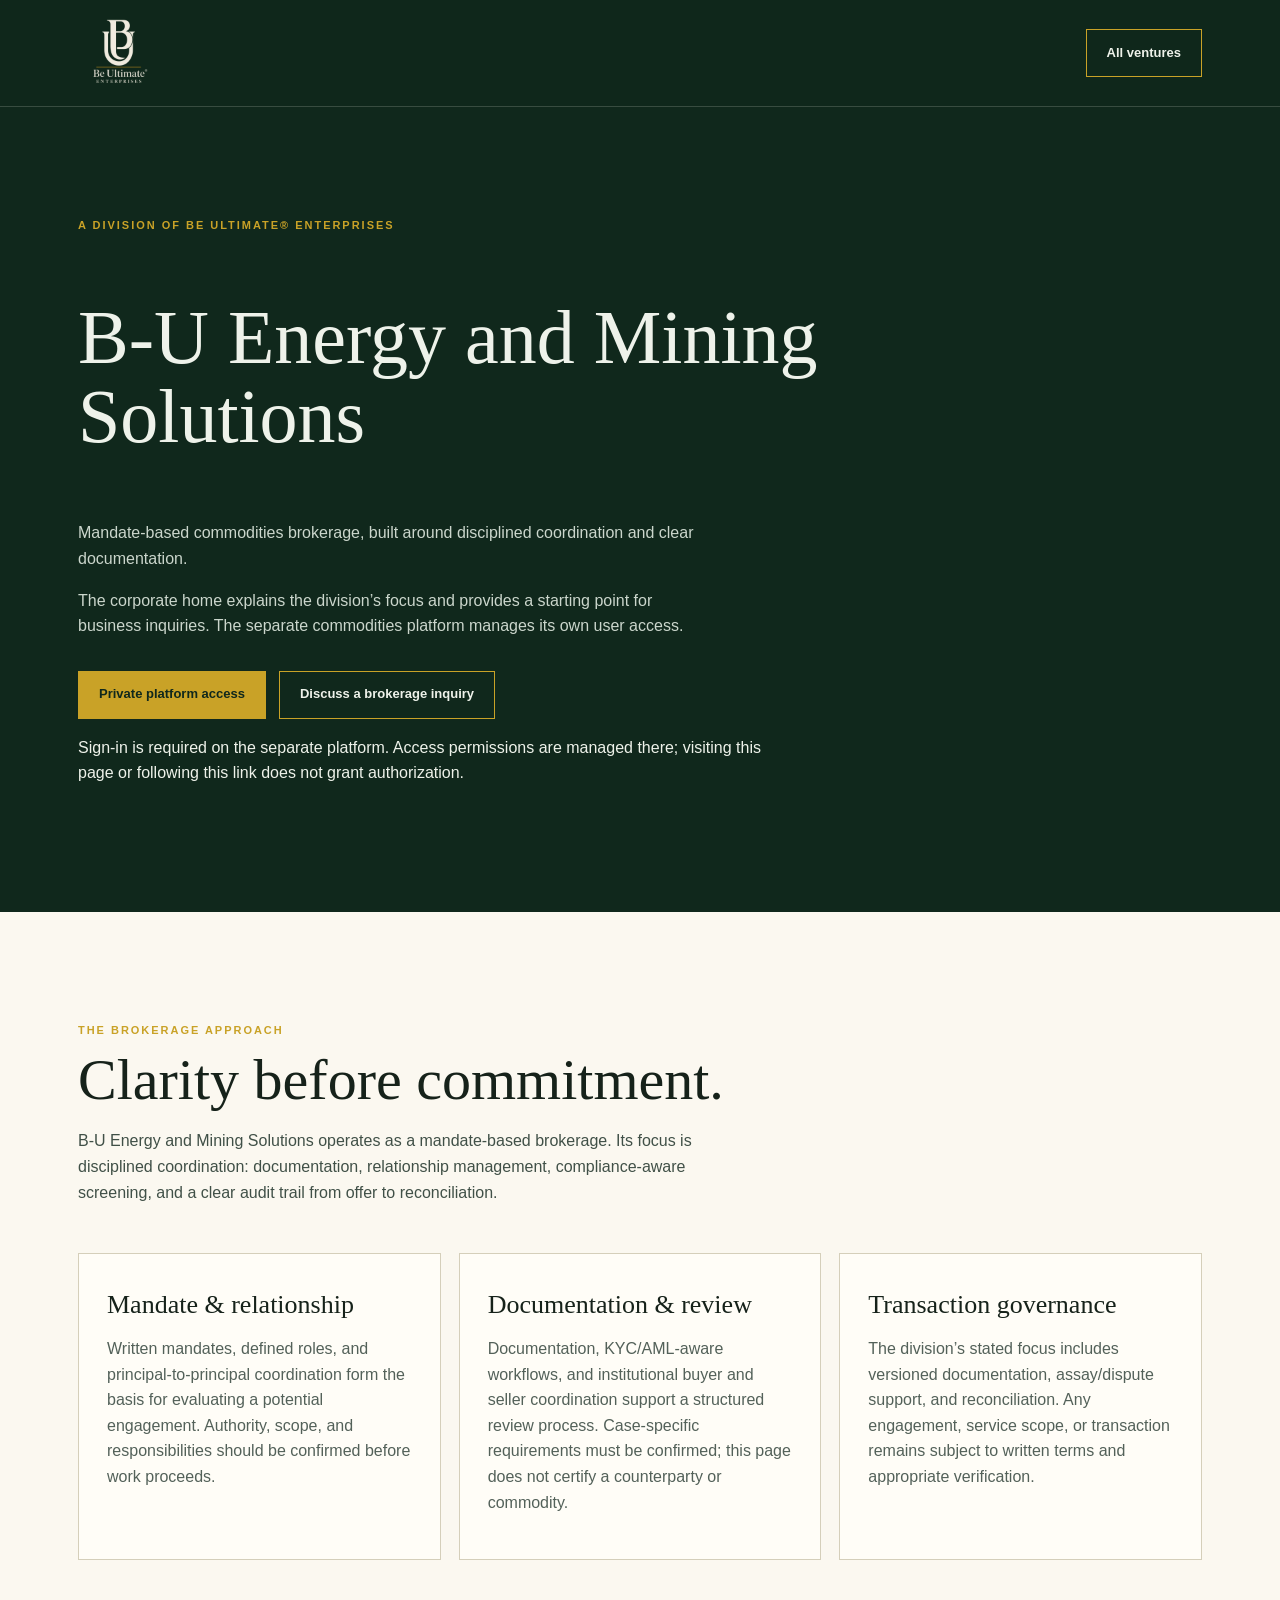
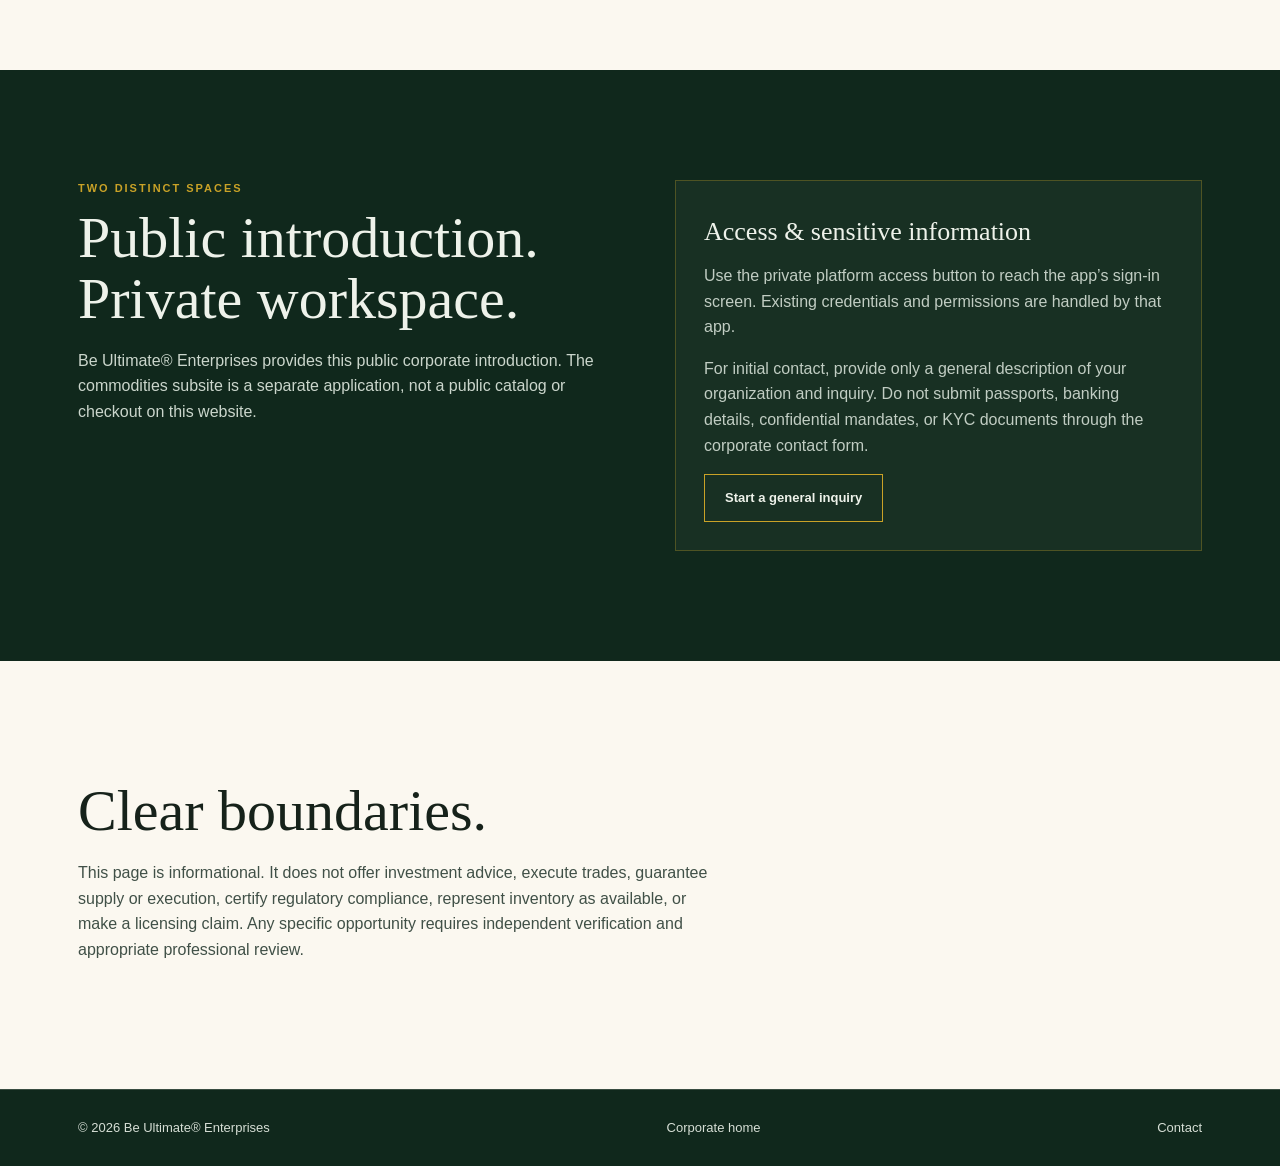
==== energy-mining/index.html @ 111c3fe1 "Add energy and mining corporate landing page" ====
<!doctype html><html lang="en"><head><meta charset="utf-8"><meta name="viewport" content="width=device-width,initial-scale=1"><title>B-U Energy and Mining Solutions | Be Ultimate® Enterprises</title><meta name="description" content="The corporate home of B-U Energy and Mining Solutions, a mandate-based commodities brokerage division of Be Ultimate Enterprises. Access the separate private platform."><style>
:root{--evergreen:#1f3d2b;--evergreen-deep:#10281c;--evergreen-ink:#173425;--gold:#c9a227;--ivory:#f5f1e6;--paper:#fbf8f0;--ink:#16221a;--text:#eef2ea;--line:rgba(201,162,39,.30);--max:1180px;--shadow:0 20px 48px rgba(9,22,15,.17)}*{box-sizing:border-box}html{scroll-behavior:smooth}body{margin:0;background:var(--evergreen-deep);color:var(--text);font:16px/1.6 Arial,sans-serif}a{color:inherit;text-decoration:none}button,input,select,textarea{font:inherit}button{cursor:pointer}.skip{position:absolute;left:-9999px}.skip:focus{left:16px;top:16px;z-index:20;background:var(--gold);color:var(--ink);padding:10px 14px;font-weight:700}.wrap{max-width:var(--max);margin:auto;padding:0 28px}.nav-shell{position:sticky;top:0;z-index:10;background:rgba(16,40,28,.97);backdrop-filter:blur(12px);border-bottom:1px solid rgba(245,241,230,.18)}.nav{height:106px;display:flex;align-items:center;justify-content:space-between}.brand{display:inline-flex;align-items:center;flex:0 0 auto}.brand-logo{display:block;width:80px;height:80px;object-fit:contain}.navlinks{display:flex;gap:24px;color:#e6ede4;font-size:13px;font-weight:700;letter-spacing:.035em}.navlinks a{padding:7px 0;border-bottom:1px solid transparent}.navlinks a:hover,.navlinks a:focus{border-color:var(--gold);color:var(--ivory)}.menu{display:none;background:none;border:1px solid rgba(245,241,230,.35);color:var(--ivory);padding:8px 11px}.hero{min-height:694px;display:grid;grid-template-columns:1.08fr .92fr;align-items:center;gap:68px;background:radial-gradient(circle at 79% 25%,rgba(201,162,39,.18),transparent 31%),linear-gradient(120deg,var(--evergreen-deep),var(--evergreen));position:relative;overflow:hidden}.hero:after{content:'';position:absolute;right:-10vw;bottom:-32vw;width:70vw;height:70vw;border:1px solid rgba(245,241,230,.10);border-radius:50%;pointer-events:none}.hero-copy,.hero-card{position:relative;z-index:1}.eyebrow{color:var(--gold);letter-spacing:.18em;text-transform:uppercase;font-size:11px;font-weight:700}.hero h1{font:clamp(52px,7vw,92px)/.96 Georgia,serif;font-weight:400;margin:18px 0 24px;max-width:700px}.hero p{max-width:550px;color:#dce5dc;font-size:18px}.actions{display:flex;gap:13px;margin-top:32px;flex-wrap:wrap}.btn{display:inline-flex;align-items:center;justify-content:center;min-height:48px;padding:0 20px;border:1px solid var(--gold);color:inherit;background:transparent;font-weight:700;font-size:13px;transition:transform .16s ease,background-color .16s ease,color .16s ease}.btn.primary{background:var(--gold);color:var(--evergreen-deep)}.btn:hover,.btn:focus{transform:translateY(-2px);background:rgba(201,162,39,.14)}.btn.primary:hover,.btn.primary:focus{background:#dfbd4d}.hero-card{min-height:414px;border:1px solid rgba(201,162,39,.42);background:linear-gradient(150deg,rgba(245,241,230,.12),rgba(245,241,230,.025));padding:42px;display:flex;flex-direction:column;justify-content:flex-end;box-shadow:var(--shadow)}.hero-card:before{content:'BU';position:absolute;top:20px;right:25px;font:132px/1 Georgia,serif;color:rgba(245,241,230,.08)}.hero-card strong{font:42px/1 Georgia,serif;color:var(--ivory);font-weight:400}.hero-card span{color:#d9e1d8;margin-top:15px}.section{padding:110px 0}.section.light{background:var(--paper);color:var(--ink)}.section h2{font:clamp(36px,5vw,58px)/1.05 Georgia,serif;font-weight:400;margin:10px 0 18px}.intro{max-width:640px;color:#cbd6cc}.light .intro{color:#405047}.grid{display:grid;grid-template-columns:repeat(3,1fr);gap:18px;margin-top:48px}.card{border:1px solid var(--line);padding:28px;background:rgba(245,241,230,.035);min-height:230px}.light .card{border-color:#d5cfba;background:#fffdf7}.card h3{font:26px/1.15 Georgia,serif;font-weight:400;margin:8px 0 14px}.card p{color:#c1cdc3}.light .card p{color:#536159}.tag{color:var(--gold);font-size:11px;letter-spacing:.14em;text-transform:uppercase;font-weight:700}.split{display:grid;grid-template-columns:1fr 1fr;gap:70px;align-items:start}.quote{border-left:2px solid var(--gold);padding:10px 0 10px 26px;font:28px/1.25 Georgia,serif;color:var(--evergreen)}.bio{font-size:18px;color:#33443a}.bio strong{color:var(--evergreen)}.statrow{display:grid;grid-template-columns:repeat(3,1fr);gap:14px;margin-top:34px}.stat{border-top:1px solid var(--line);padding-top:14px}.stat b{display:block;color:var(--gold);font:34px Georgia,serif}.identity-lockup{margin:0 0 32px;padding:0;max-width:210px}.identity-lockup img{display:block;width:100%;height:auto;object-fit:contain}.identity-lockup figcaption{margin-top:10px;color:#536159;font-size:12px;line-height:1.45}.identity-lockup--contact{max-width:172px;margin-bottom:26px}.contact{display:grid;grid-template-columns:.8fr 1.2fr;gap:70px}.form{display:grid;gap:14px}.form label{font-size:12px;color:#405047;font-weight:700}.form input,.form select,.form textarea{width:100%;background:#fffdf7;border:1px solid #a9b0a7;color:var(--ink);padding:13px 14px;border-radius:0}.form textarea{min-height:140px;resize:vertical}.form .hp{display:none}.notice{padding:12px 14px;border:1px solid #d2c8a9;color:#435148;font-size:13px}.status{min-height:22px;color:var(--evergreen);font-size:13px;font-weight:700}.legal{padding-top:0}.legal details{border-top:1px solid #d2c8a9;padding:18px 0}.legal summary{cursor:pointer;color:var(--evergreen);font-weight:700}.footer{background:var(--evergreen-deep);border-top:1px solid rgba(245,241,230,.18);padding:28px 0;color:#d6ded5;font-size:13px}.footgrid{display:flex;align-items:center;justify-content:space-between;gap:24px;flex-wrap:wrap}.footer-logo{display:block;width:88px;height:88px;object-fit:contain}.smalllinks{display:flex;gap:18px}.smalllinks a:hover,.smalllinks a:focus{color:var(--gold)}:focus-visible{outline:2px solid var(--gold);outline-offset:3px}@media(max-width:820px){.wrap{padding:0 20px}.nav{height:90px}.brand-logo{width:66px;height:66px}.navlinks{display:none}.menu{display:block}.navlinks.open{display:flex;position:absolute;top:90px;left:0;right:0;padding:18px 28px;background:var(--evergreen-deep);flex-direction:column;border-bottom:1px solid rgba(245,241,230,.18)}.hero{grid-template-columns:1fr;padding:82px 0;min-height:auto;gap:36px}.hero-card{min-height:280px;padding:30px}.hero-card strong{font-size:35px}.grid,.split,.contact{grid-template-columns:1fr}.section{padding:76px 0}.statrow{grid-template-columns:1fr}.identity-lockup{max-width:180px}.footer-logo{width:72px;height:72px}}@media(prefers-reduced-motion:reduce){html{scroll-behavior:auto}*,*:before,*:after{transition:none!important;animation:none!important}}

/* Books & Merchandise gateway */
.gateway{background:linear-gradient(145deg,#10281c,#1f3d2b);position:relative;overflow:hidden}.gateway:before{content:'';position:absolute;inset:0;background:radial-gradient(circle at 85% 10%,rgba(201,162,39,.17),transparent 26%),radial-gradient(circle at 10% 94%,rgba(245,241,230,.06),transparent 22%);pointer-events:none}.gateway .wrap{position:relative}.gateway-head{display:grid;grid-template-columns:1fr 300px;gap:42px;align-items:end}.gateway-head .intro{margin:0}.gateway-note{border-left:1px solid rgba(201,162,39,.65);padding:11px 0 11px 20px;color:#dbe5db;font-size:14px}.gateway-note strong{color:#f1d987}.merch-grid{display:grid;grid-template-columns:repeat(2,1fr);gap:18px;margin-top:48px}.merch-card{position:relative;display:flex;min-height:368px;overflow:hidden;border:1px solid rgba(201,162,39,.40);background:rgba(245,241,230,.055)}.merch-card__body{position:relative;z-index:1;display:flex;flex:1;flex-direction:column;padding:30px}.merch-card h3{font:clamp(28px,3vw,40px)/1.08 Georgia,serif;font-weight:400;margin:14px 0}.merch-card p{color:#d5e0d5;margin:0 0 14px;max-width:430px}.merch-card .btn{align-self:flex-start;margin-top:auto}.merch-status{display:inline-flex;align-items:center;align-self:flex-start;min-height:26px;border:1px solid rgba(201,162,39,.65);padding:3px 9px;color:#f1d987;background:rgba(16,40,28,.62);font-size:10px;font-weight:700;letter-spacing:.11em;text-transform:uppercase}.merch-logo{display:block;object-fit:contain;object-position:left center;width:100%;height:106px;margin:8px 0 6px}.merch-logo--cuisine{height:87px;max-width:230px}.merch-foot{font-size:13px!important;color:#d8e4d9!important}.merch-card--cookbook{min-height:450px}.merch-card--cookbook .merch-card__body{padding-right:44%}.cookbook-art{position:absolute;right:0;top:0;bottom:0;width:42%;display:flex;align-items:center;justify-content:center;padding:22px;background:linear-gradient(90deg,transparent,rgba(16,40,28,.32))}.cookbook-art img{display:block;width:100%;height:100%;max-height:405px;object-fit:contain;filter:drop-shadow(0 18px 18px rgba(0,0,0,.32))}.merch-accent{position:absolute;right:-4%;bottom:-8%;width:52%;height:92%;opacity:.22;pointer-events:none}.merch-accent--gold{background:linear-gradient(135deg,transparent 42%,rgba(201,162,39,.9))}.merch-accent--rings{border:1px solid rgba(201,162,39,.85);border-radius:50%;transform:rotate(20deg)}.merch-accent--lines{background:repeating-linear-gradient(135deg,transparent 0 20px,rgba(201,162,39,.5) 21px 22px)}.gateway-guardrail{margin:28px 0 0;padding:15px 17px;border:1px solid rgba(201,162,39,.38);background:rgba(16,40,28,.36);color:#dce6dd;font-size:14px}.gateway-guardrail strong{color:#f1d987}
@media(max-width:980px){.navlinks{gap:14px;font-size:12px}}@media(max-width:760px){.gateway-head,.merch-grid{grid-template-columns:1fr}.gateway-head{gap:26px}.gateway-note{max-width:none}.merch-card{min-height:338px}.merch-card--cookbook{min-height:512px}.merch-card--cookbook .merch-card__body{padding:30px 30px 250px}.cookbook-art{top:auto;width:100%;height:250px;padding:12px 48px 18px}.cookbook-art img{max-height:220px}.merch-logo{height:94px}.merch-accent{opacity:.14}}

</style></head><body><a class="skip" href="#main">Skip to content</a><header class="nav-shell"><div class="wrap nav"><a class="brand" href="../" aria-label="Be Ultimate Enterprises home"><img class="brand-logo" src="../assets/be-ultimate-enterprises-light.png" alt="Be Ultimate® Enterprises official logo"></a><a class="btn" href="../#ventures">All ventures</a></div></header><main id="main"><section class="section"><div class="wrap"><div class="eyebrow">A division of Be Ultimate® Enterprises</div><h1 style="font:clamp(42px,6vw,76px)/1.05 Georgia,serif;max-width:900px">B-U Energy and Mining Solutions</h1><p class="intro">Mandate-based commodities brokerage, built around disciplined coordination and clear documentation.</p><p class="intro">The corporate home explains the division’s focus and provides a starting point for business inquiries. The separate commodities platform manages its own user access.</p><div class="actions"><a class="btn primary" href="https://buenergybrok-krieawjp.manus.space/" rel="external">Private platform access</a><a class="btn" href="../#contact" data-energy-inquiry>Discuss a brokerage inquiry</a></div><p style="max-width:700px">Sign-in is required on the separate platform. Access permissions are managed there; visiting this page or following this link does not grant authorization.</p></div></section><section class="section light"><div class="wrap"><div class="eyebrow">The brokerage approach</div><h2>Clarity before commitment.</h2><p class="intro">B-U Energy and Mining Solutions operates as a mandate-based brokerage. Its focus is disciplined coordination: documentation, relationship management, compliance-aware screening, and a clear audit trail from offer to reconciliation.</p><div class="grid"><article class="card"><h3>Mandate &amp; relationship</h3><p>Written mandates, defined roles, and principal-to-principal coordination form the basis for evaluating a potential engagement. Authority, scope, and responsibilities should be confirmed before work proceeds.</p></article><article class="card"><h3>Documentation &amp; review</h3><p>Documentation, KYC/AML-aware workflows, and institutional buyer and seller coordination support a structured review process. Case-specific requirements must be confirmed; this page does not certify a counterparty or commodity.</p></article><article class="card"><h3>Transaction governance</h3><p>The division’s stated focus includes versioned documentation, assay/dispute support, and reconciliation. Any engagement, service scope, or transaction remains subject to written terms and appropriate verification.</p></article></div></div></section><section class="section"><div class="wrap split"><div><div class="eyebrow">Two distinct spaces</div><h2>Public introduction.<br>Private workspace.</h2><p class="intro">Be Ultimate® Enterprises provides this public corporate introduction. The commodities subsite is a separate application, not a public catalog or checkout on this website.</p></div><div class="card"><h3>Access &amp; sensitive information</h3><p>Use the private platform access button to reach the app’s sign-in screen. Existing credentials and permissions are handled by that app.</p><p>For initial contact, provide only a general description of your organization and inquiry. Do not submit passports, banking details, confidential mandates, or KYC documents through the corporate contact form.</p><a class="btn" href="../#contact" data-energy-inquiry>Start a general inquiry</a></div></div></section><section class="section light"><div class="wrap"><h2>Clear boundaries.</h2><p class="intro">This page is informational. It does not offer investment advice, execute trades, guarantee supply or execution, certify regulatory compliance, represent inventory as available, or make a licensing claim. Any specific opportunity requires independent verification and appropriate professional review.</p></div></section></main><footer class="footer"><div class="wrap footgrid"><span>© 2026 Be Ultimate® Enterprises</span><a href="../">Corporate home</a><a href="../#contact" data-energy-inquiry>Contact</a></div></footer><script>document.querySelectorAll('[data-energy-inquiry]').forEach(a=>a.addEventListener('click',()=>{try{sessionStorage.setItem('bu-inquiry-category','Energy & Mining')}catch{}}));</script></body></html>
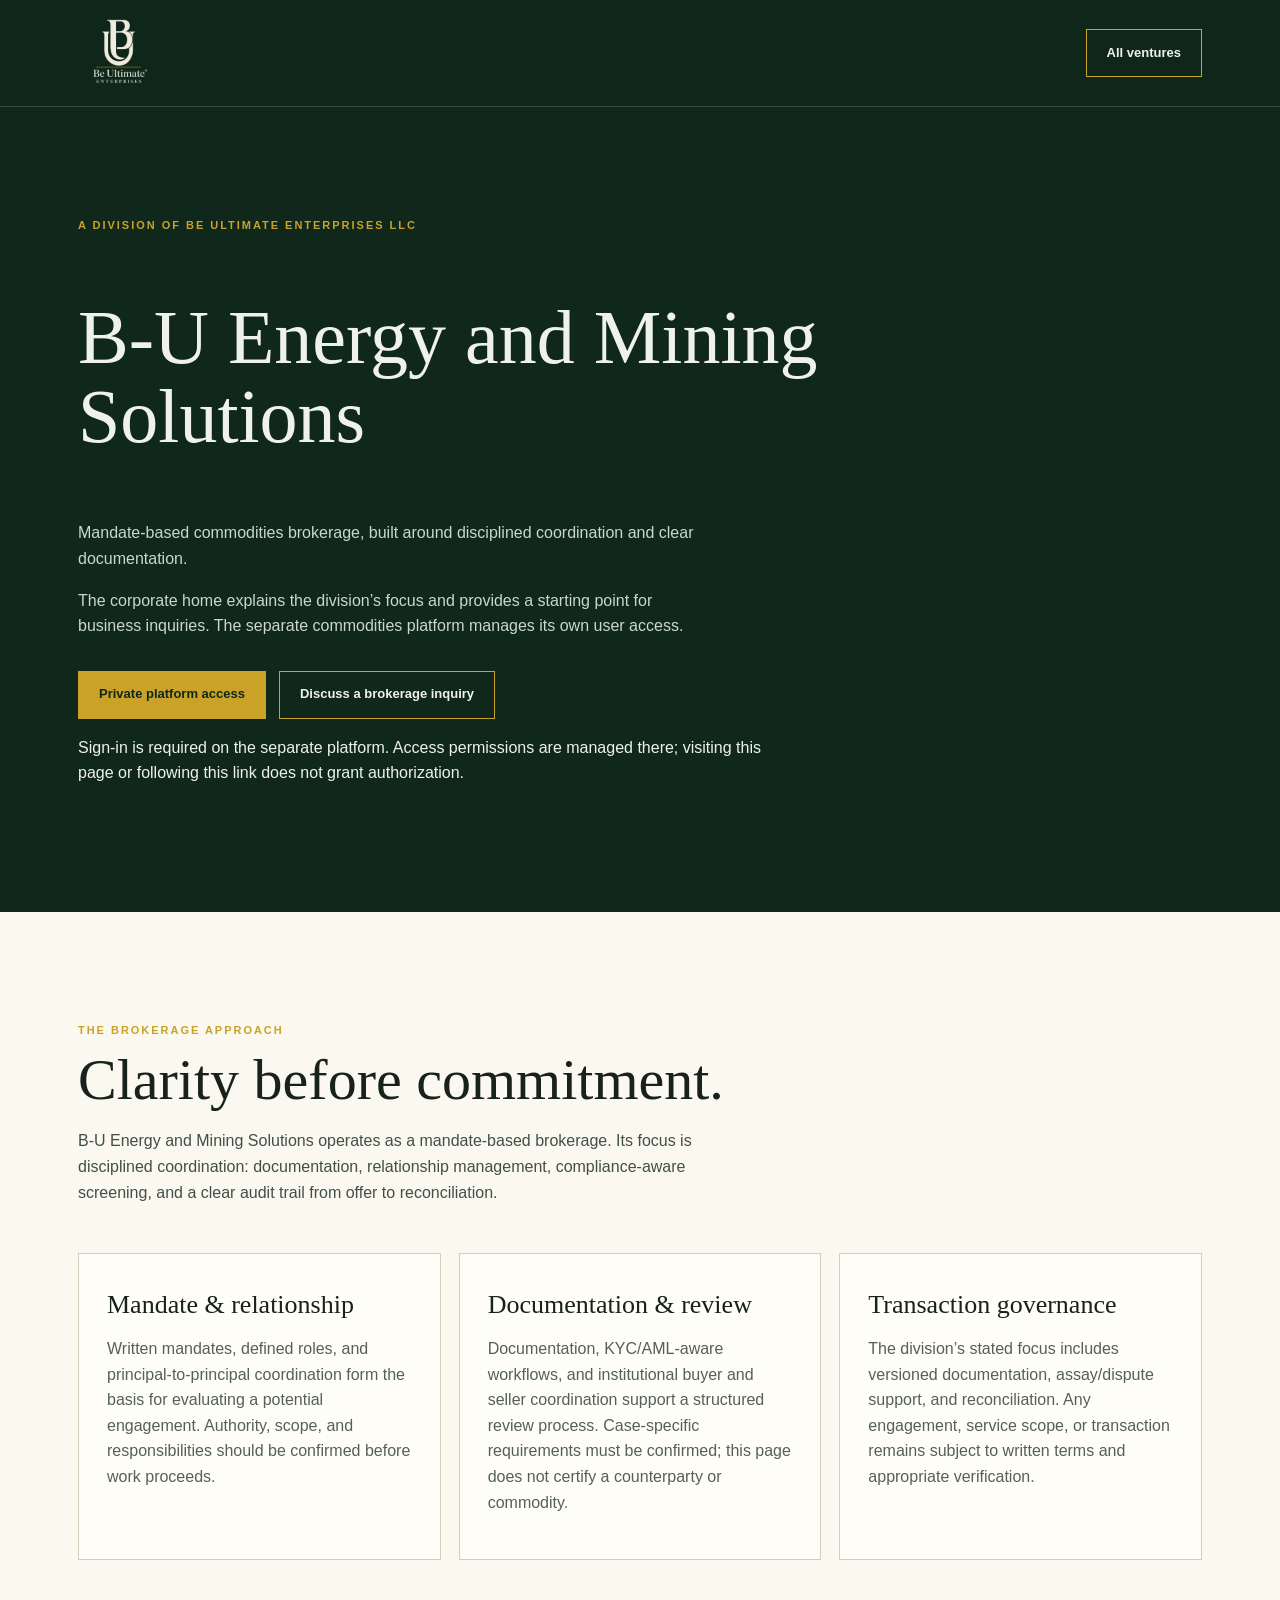
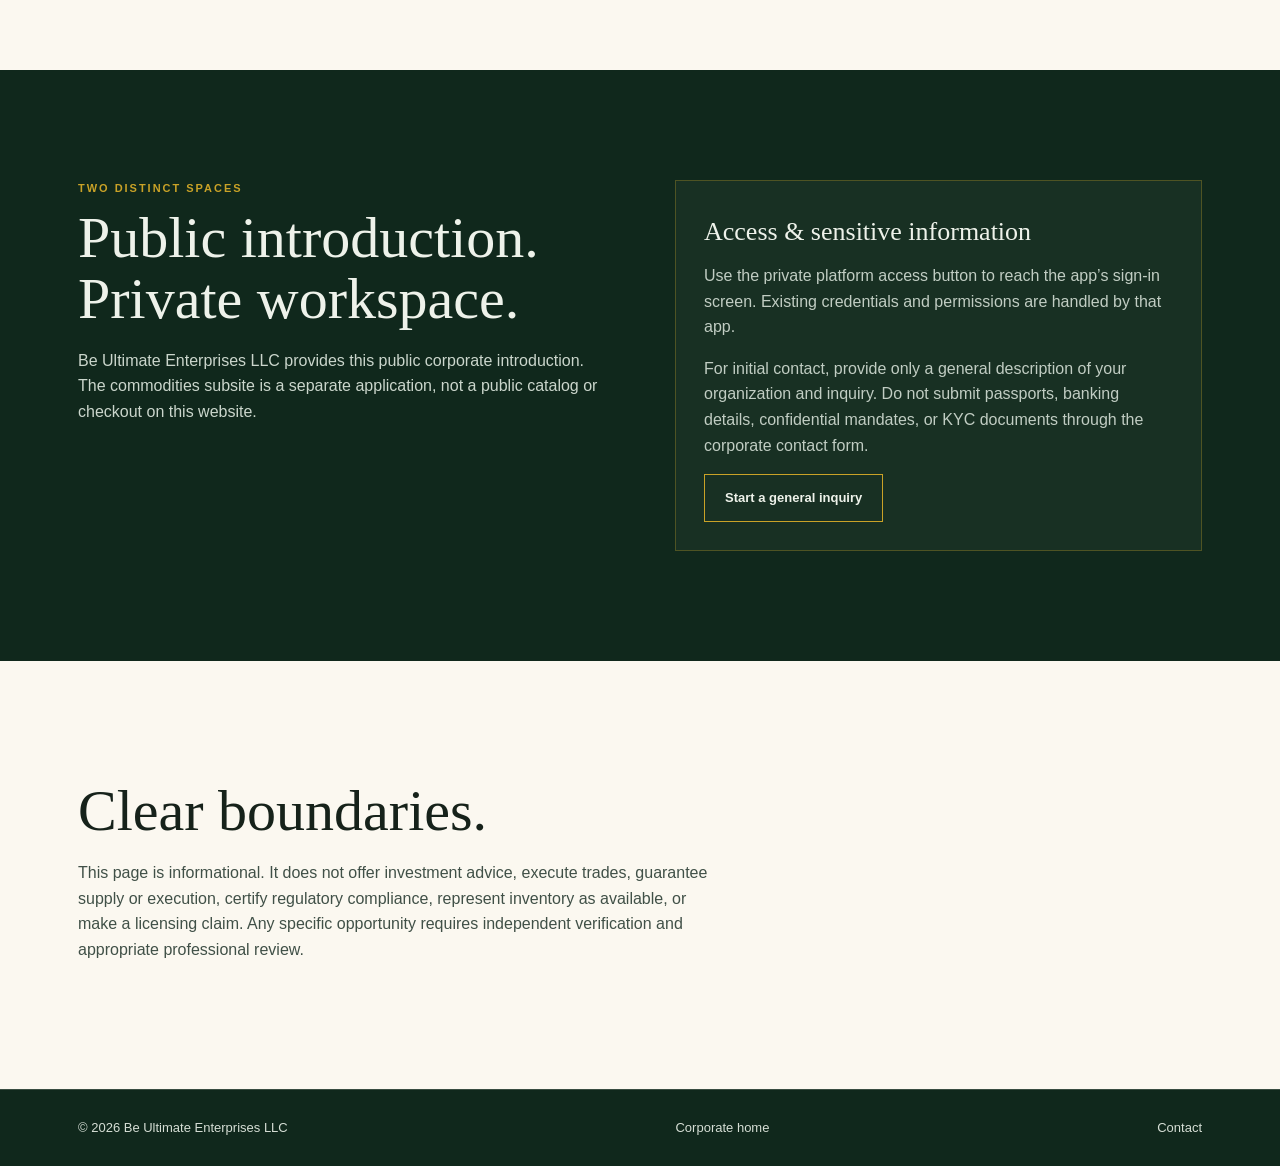
==== commit 2c8953df: "Update legal entity references on company pages Use the filed Wyoming legal name and requested divis" ====
--- a/energy-mining/index.html
+++ b/energy-mining/index.html
@@ -1,8 +1,9 @@
-<!doctype html><html lang="en"><head><meta charset="utf-8"><meta name="viewport" content="width=device-width,initial-scale=1"><title>B-U Energy and Mining Solutions | Be Ultimate® Enterprises</title><meta name="description" content="The corporate home of B-U Energy and Mining Solutions, a mandate-based commodities brokerage division of Be Ultimate Enterprises. Access the separate private platform."><style>
+<!doctype html><html lang="en"><head><meta charset="utf-8"><meta name="viewport" content="width=device-width,initial-scale=1"><title>B-U Energy and Mining Solutions | Be Ultimate Enterprises LLC</title><meta name="description" content="The corporate home of B-U Energy and Mining Solutions, a mandate-based commodities brokerage division of Be Ultimate Enterprises LLC. Access the separate private platform.">
+<link rel="canonical" href="https://beultimateenterprises.com/energy-mining/"><style>
 :root{--evergreen:#1f3d2b;--evergreen-deep:#10281c;--evergreen-ink:#173425;--gold:#c9a227;--ivory:#f5f1e6;--paper:#fbf8f0;--ink:#16221a;--text:#eef2ea;--line:rgba(201,162,39,.30);--max:1180px;--shadow:0 20px 48px rgba(9,22,15,.17)}*{box-sizing:border-box}html{scroll-behavior:smooth}body{margin:0;background:var(--evergreen-deep);color:var(--text);font:16px/1.6 Arial,sans-serif}a{color:inherit;text-decoration:none}button,input,select,textarea{font:inherit}button{cursor:pointer}.skip{position:absolute;left:-9999px}.skip:focus{left:16px;top:16px;z-index:20;background:var(--gold);color:var(--ink);padding:10px 14px;font-weight:700}.wrap{max-width:var(--max);margin:auto;padding:0 28px}.nav-shell{position:sticky;top:0;z-index:10;background:rgba(16,40,28,.97);backdrop-filter:blur(12px);border-bottom:1px solid rgba(245,241,230,.18)}.nav{height:106px;display:flex;align-items:center;justify-content:space-between}.brand{display:inline-flex;align-items:center;flex:0 0 auto}.brand-logo{display:block;width:80px;height:80px;object-fit:contain}.navlinks{display:flex;gap:24px;color:#e6ede4;font-size:13px;font-weight:700;letter-spacing:.035em}.navlinks a{padding:7px 0;border-bottom:1px solid transparent}.navlinks a:hover,.navlinks a:focus{border-color:var(--gold);color:var(--ivory)}.menu{display:none;background:none;border:1px solid rgba(245,241,230,.35);color:var(--ivory);padding:8px 11px}.hero{min-height:694px;display:grid;grid-template-columns:1.08fr .92fr;align-items:center;gap:68px;background:radial-gradient(circle at 79% 25%,rgba(201,162,39,.18),transparent 31%),linear-gradient(120deg,var(--evergreen-deep),var(--evergreen));position:relative;overflow:hidden}.hero:after{content:'';position:absolute;right:-10vw;bottom:-32vw;width:70vw;height:70vw;border:1px solid rgba(245,241,230,.10);border-radius:50%;pointer-events:none}.hero-copy,.hero-card{position:relative;z-index:1}.eyebrow{color:var(--gold);letter-spacing:.18em;text-transform:uppercase;font-size:11px;font-weight:700}.hero h1{font:clamp(52px,7vw,92px)/.96 Georgia,serif;font-weight:400;margin:18px 0 24px;max-width:700px}.hero p{max-width:550px;color:#dce5dc;font-size:18px}.actions{display:flex;gap:13px;margin-top:32px;flex-wrap:wrap}.btn{display:inline-flex;align-items:center;justify-content:center;min-height:48px;padding:0 20px;border:1px solid var(--gold);color:inherit;background:transparent;font-weight:700;font-size:13px;transition:transform .16s ease,background-color .16s ease,color .16s ease}.btn.primary{background:var(--gold);color:var(--evergreen-deep)}.btn:hover,.btn:focus{transform:translateY(-2px);background:rgba(201,162,39,.14)}.btn.primary:hover,.btn.primary:focus{background:#dfbd4d}.hero-card{min-height:414px;border:1px solid rgba(201,162,39,.42);background:linear-gradient(150deg,rgba(245,241,230,.12),rgba(245,241,230,.025));padding:42px;display:flex;flex-direction:column;justify-content:flex-end;box-shadow:var(--shadow)}.hero-card:before{content:'BU';position:absolute;top:20px;right:25px;font:132px/1 Georgia,serif;color:rgba(245,241,230,.08)}.hero-card strong{font:42px/1 Georgia,serif;color:var(--ivory);font-weight:400}.hero-card span{color:#d9e1d8;margin-top:15px}.section{padding:110px 0}.section.light{background:var(--paper);color:var(--ink)}.section h2{font:clamp(36px,5vw,58px)/1.05 Georgia,serif;font-weight:400;margin:10px 0 18px}.intro{max-width:640px;color:#cbd6cc}.light .intro{color:#405047}.grid{display:grid;grid-template-columns:repeat(3,1fr);gap:18px;margin-top:48px}.card{border:1px solid var(--line);padding:28px;background:rgba(245,241,230,.035);min-height:230px}.light .card{border-color:#d5cfba;background:#fffdf7}.card h3{font:26px/1.15 Georgia,serif;font-weight:400;margin:8px 0 14px}.card p{color:#c1cdc3}.light .card p{color:#536159}.tag{color:var(--gold);font-size:11px;letter-spacing:.14em;text-transform:uppercase;font-weight:700}.split{display:grid;grid-template-columns:1fr 1fr;gap:70px;align-items:start}.quote{border-left:2px solid var(--gold);padding:10px 0 10px 26px;font:28px/1.25 Georgia,serif;color:var(--evergreen)}.bio{font-size:18px;color:#33443a}.bio strong{color:var(--evergreen)}.statrow{display:grid;grid-template-columns:repeat(3,1fr);gap:14px;margin-top:34px}.stat{border-top:1px solid var(--line);padding-top:14px}.stat b{display:block;color:var(--gold);font:34px Georgia,serif}.identity-lockup{margin:0 0 32px;padding:0;max-width:210px}.identity-lockup img{display:block;width:100%;height:auto;object-fit:contain}.identity-lockup figcaption{margin-top:10px;color:#536159;font-size:12px;line-height:1.45}.identity-lockup--contact{max-width:172px;margin-bottom:26px}.contact{display:grid;grid-template-columns:.8fr 1.2fr;gap:70px}.form{display:grid;gap:14px}.form label{font-size:12px;color:#405047;font-weight:700}.form input,.form select,.form textarea{width:100%;background:#fffdf7;border:1px solid #a9b0a7;color:var(--ink);padding:13px 14px;border-radius:0}.form textarea{min-height:140px;resize:vertical}.form .hp{display:none}.notice{padding:12px 14px;border:1px solid #d2c8a9;color:#435148;font-size:13px}.status{min-height:22px;color:var(--evergreen);font-size:13px;font-weight:700}.legal{padding-top:0}.legal details{border-top:1px solid #d2c8a9;padding:18px 0}.legal summary{cursor:pointer;color:var(--evergreen);font-weight:700}.footer{background:var(--evergreen-deep);border-top:1px solid rgba(245,241,230,.18);padding:28px 0;color:#d6ded5;font-size:13px}.footgrid{display:flex;align-items:center;justify-content:space-between;gap:24px;flex-wrap:wrap}.footer-logo{display:block;width:88px;height:88px;object-fit:contain}.smalllinks{display:flex;gap:18px}.smalllinks a:hover,.smalllinks a:focus{color:var(--gold)}:focus-visible{outline:2px solid var(--gold);outline-offset:3px}@media(max-width:820px){.wrap{padding:0 20px}.nav{height:90px}.brand-logo{width:66px;height:66px}.navlinks{display:none}.menu{display:block}.navlinks.open{display:flex;position:absolute;top:90px;left:0;right:0;padding:18px 28px;background:var(--evergreen-deep);flex-direction:column;border-bottom:1px solid rgba(245,241,230,.18)}.hero{grid-template-columns:1fr;padding:82px 0;min-height:auto;gap:36px}.hero-card{min-height:280px;padding:30px}.hero-card strong{font-size:35px}.grid,.split,.contact{grid-template-columns:1fr}.section{padding:76px 0}.statrow{grid-template-columns:1fr}.identity-lockup{max-width:180px}.footer-logo{width:72px;height:72px}}@media(prefers-reduced-motion:reduce){html{scroll-behavior:auto}*,*:before,*:after{transition:none!important;animation:none!important}}
 
 /* Books & Merchandise gateway */
 .gateway{background:linear-gradient(145deg,#10281c,#1f3d2b);position:relative;overflow:hidden}.gateway:before{content:'';position:absolute;inset:0;background:radial-gradient(circle at 85% 10%,rgba(201,162,39,.17),transparent 26%),radial-gradient(circle at 10% 94%,rgba(245,241,230,.06),transparent 22%);pointer-events:none}.gateway .wrap{position:relative}.gateway-head{display:grid;grid-template-columns:1fr 300px;gap:42px;align-items:end}.gateway-head .intro{margin:0}.gateway-note{border-left:1px solid rgba(201,162,39,.65);padding:11px 0 11px 20px;color:#dbe5db;font-size:14px}.gateway-note strong{color:#f1d987}.merch-grid{display:grid;grid-template-columns:repeat(2,1fr);gap:18px;margin-top:48px}.merch-card{position:relative;display:flex;min-height:368px;overflow:hidden;border:1px solid rgba(201,162,39,.40);background:rgba(245,241,230,.055)}.merch-card__body{position:relative;z-index:1;display:flex;flex:1;flex-direction:column;padding:30px}.merch-card h3{font:clamp(28px,3vw,40px)/1.08 Georgia,serif;font-weight:400;margin:14px 0}.merch-card p{color:#d5e0d5;margin:0 0 14px;max-width:430px}.merch-card .btn{align-self:flex-start;margin-top:auto}.merch-status{display:inline-flex;align-items:center;align-self:flex-start;min-height:26px;border:1px solid rgba(201,162,39,.65);padding:3px 9px;color:#f1d987;background:rgba(16,40,28,.62);font-size:10px;font-weight:700;letter-spacing:.11em;text-transform:uppercase}.merch-logo{display:block;object-fit:contain;object-position:left center;width:100%;height:106px;margin:8px 0 6px}.merch-logo--cuisine{height:87px;max-width:230px}.merch-foot{font-size:13px!important;color:#d8e4d9!important}.merch-card--cookbook{min-height:450px}.merch-card--cookbook .merch-card__body{padding-right:44%}.cookbook-art{position:absolute;right:0;top:0;bottom:0;width:42%;display:flex;align-items:center;justify-content:center;padding:22px;background:linear-gradient(90deg,transparent,rgba(16,40,28,.32))}.cookbook-art img{display:block;width:100%;height:100%;max-height:405px;object-fit:contain;filter:drop-shadow(0 18px 18px rgba(0,0,0,.32))}.merch-accent{position:absolute;right:-4%;bottom:-8%;width:52%;height:92%;opacity:.22;pointer-events:none}.merch-accent--gold{background:linear-gradient(135deg,transparent 42%,rgba(201,162,39,.9))}.merch-accent--rings{border:1px solid rgba(201,162,39,.85);border-radius:50%;transform:rotate(20deg)}.merch-accent--lines{background:repeating-linear-gradient(135deg,transparent 0 20px,rgba(201,162,39,.5) 21px 22px)}.gateway-guardrail{margin:28px 0 0;padding:15px 17px;border:1px solid rgba(201,162,39,.38);background:rgba(16,40,28,.36);color:#dce6dd;font-size:14px}.gateway-guardrail strong{color:#f1d987}
 @media(max-width:980px){.navlinks{gap:14px;font-size:12px}}@media(max-width:760px){.gateway-head,.merch-grid{grid-template-columns:1fr}.gateway-head{gap:26px}.gateway-note{max-width:none}.merch-card{min-height:338px}.merch-card--cookbook{min-height:512px}.merch-card--cookbook .merch-card__body{padding:30px 30px 250px}.cookbook-art{top:auto;width:100%;height:250px;padding:12px 48px 18px}.cookbook-art img{max-height:220px}.merch-logo{height:94px}.merch-accent{opacity:.14}}
 
-</style></head><body><a class="skip" href="#main">Skip to content</a><header class="nav-shell"><div class="wrap nav"><a class="brand" href="../" aria-label="Be Ultimate Enterprises home"><img class="brand-logo" src="../assets/be-ultimate-enterprises-light.png" alt="Be Ultimate® Enterprises official logo"></a><a class="btn" href="../#ventures">All ventures</a></div></header><main id="main"><section class="section"><div class="wrap"><div class="eyebrow">A division of Be Ultimate® Enterprises</div><h1 style="font:clamp(42px,6vw,76px)/1.05 Georgia,serif;max-width:900px">B-U Energy and Mining Solutions</h1><p class="intro">Mandate-based commodities brokerage, built around disciplined coordination and clear documentation.</p><p class="intro">The corporate home explains the division’s focus and provides a starting point for business inquiries. The separate commodities platform manages its own user access.</p><div class="actions"><a class="btn primary" href="https://buenergybrok-krieawjp.manus.space/" rel="external">Private platform access</a><a class="btn" href="../#contact" data-energy-inquiry>Discuss a brokerage inquiry</a></div><p style="max-width:700px">Sign-in is required on the separate platform. Access permissions are managed there; visiting this page or following this link does not grant authorization.</p></div></section><section class="section light"><div class="wrap"><div class="eyebrow">The brokerage approach</div><h2>Clarity before commitment.</h2><p class="intro">B-U Energy and Mining Solutions operates as a mandate-based brokerage. Its focus is disciplined coordination: documentation, relationship management, compliance-aware screening, and a clear audit trail from offer to reconciliation.</p><div class="grid"><article class="card"><h3>Mandate &amp; relationship</h3><p>Written mandates, defined roles, and principal-to-principal coordination form the basis for evaluating a potential engagement. Authority, scope, and responsibilities should be confirmed before work proceeds.</p></article><article class="card"><h3>Documentation &amp; review</h3><p>Documentation, KYC/AML-aware workflows, and institutional buyer and seller coordination support a structured review process. Case-specific requirements must be confirmed; this page does not certify a counterparty or commodity.</p></article><article class="card"><h3>Transaction governance</h3><p>The division’s stated focus includes versioned documentation, assay/dispute support, and reconciliation. Any engagement, service scope, or transaction remains subject to written terms and appropriate verification.</p></article></div></div></section><section class="section"><div class="wrap split"><div><div class="eyebrow">Two distinct spaces</div><h2>Public introduction.<br>Private workspace.</h2><p class="intro">Be Ultimate® Enterprises provides this public corporate introduction. The commodities subsite is a separate application, not a public catalog or checkout on this website.</p></div><div class="card"><h3>Access &amp; sensitive information</h3><p>Use the private platform access button to reach the app’s sign-in screen. Existing credentials and permissions are handled by that app.</p><p>For initial contact, provide only a general description of your organization and inquiry. Do not submit passports, banking details, confidential mandates, or KYC documents through the corporate contact form.</p><a class="btn" href="../#contact" data-energy-inquiry>Start a general inquiry</a></div></div></section><section class="section light"><div class="wrap"><h2>Clear boundaries.</h2><p class="intro">This page is informational. It does not offer investment advice, execute trades, guarantee supply or execution, certify regulatory compliance, represent inventory as available, or make a licensing claim. Any specific opportunity requires independent verification and appropriate professional review.</p></div></section></main><footer class="footer"><div class="wrap footgrid"><span>© 2026 Be Ultimate® Enterprises</span><a href="../">Corporate home</a><a href="../#contact" data-energy-inquiry>Contact</a></div></footer><script>document.querySelectorAll('[data-energy-inquiry]').forEach(a=>a.addEventListener('click',()=>{try{sessionStorage.setItem('bu-inquiry-category','Energy & Mining')}catch{}}));</script></body></html>+</style></head><body><a class="skip" href="#main">Skip to content</a><header class="nav-shell"><div class="wrap nav"><a class="brand" href="../" aria-label="Be Ultimate Enterprises LLC home"><img class="brand-logo" src="../assets/be-ultimate-enterprises-light.png" alt="Be Ultimate Enterprises LLC official logo"></a><a class="btn" href="../#ventures">All ventures</a></div></header><main id="main"><section class="section"><div class="wrap"><div class="eyebrow">A division of Be Ultimate Enterprises LLC</div><h1 style="font:clamp(42px,6vw,76px)/1.05 Georgia,serif;max-width:900px">B-U Energy and Mining Solutions</h1><p class="intro">Mandate-based commodities brokerage, built around disciplined coordination and clear documentation.</p><p class="intro">The corporate home explains the division’s focus and provides a starting point for business inquiries. The separate commodities platform manages its own user access.</p><div class="actions"><a class="btn primary" href="https://buenergybrok-krieawjp.manus.space/" rel="external">Private platform access</a><a class="btn" href="../#contact" data-energy-inquiry>Discuss a brokerage inquiry</a></div><p style="max-width:700px">Sign-in is required on the separate platform. Access permissions are managed there; visiting this page or following this link does not grant authorization.</p></div></section><section class="section light"><div class="wrap"><div class="eyebrow">The brokerage approach</div><h2>Clarity before commitment.</h2><p class="intro">B-U Energy and Mining Solutions operates as a mandate-based brokerage. Its focus is disciplined coordination: documentation, relationship management, compliance-aware screening, and a clear audit trail from offer to reconciliation.</p><div class="grid"><article class="card"><h3>Mandate &amp; relationship</h3><p>Written mandates, defined roles, and principal-to-principal coordination form the basis for evaluating a potential engagement. Authority, scope, and responsibilities should be confirmed before work proceeds.</p></article><article class="card"><h3>Documentation &amp; review</h3><p>Documentation, KYC/AML-aware workflows, and institutional buyer and seller coordination support a structured review process. Case-specific requirements must be confirmed; this page does not certify a counterparty or commodity.</p></article><article class="card"><h3>Transaction governance</h3><p>The division’s stated focus includes versioned documentation, assay/dispute support, and reconciliation. Any engagement, service scope, or transaction remains subject to written terms and appropriate verification.</p></article></div></div></section><section class="section"><div class="wrap split"><div><div class="eyebrow">Two distinct spaces</div><h2>Public introduction.<br>Private workspace.</h2><p class="intro">Be Ultimate Enterprises LLC provides this public corporate introduction. The commodities subsite is a separate application, not a public catalog or checkout on this website.</p></div><div class="card"><h3>Access &amp; sensitive information</h3><p>Use the private platform access button to reach the app’s sign-in screen. Existing credentials and permissions are handled by that app.</p><p>For initial contact, provide only a general description of your organization and inquiry. Do not submit passports, banking details, confidential mandates, or KYC documents through the corporate contact form.</p><a class="btn" href="../#contact" data-energy-inquiry>Start a general inquiry</a></div></div></section><section class="section light"><div class="wrap"><h2>Clear boundaries.</h2><p class="intro">This page is informational. It does not offer investment advice, execute trades, guarantee supply or execution, certify regulatory compliance, represent inventory as available, or make a licensing claim. Any specific opportunity requires independent verification and appropriate professional review.</p></div></section></main><footer class="footer"><div class="wrap footgrid"><span>© 2026 Be Ultimate Enterprises LLC</span><a href="../">Corporate home</a><a href="../#contact" data-energy-inquiry>Contact</a></div></footer><script>document.querySelectorAll('[data-energy-inquiry]').forEach(a=>a.addEventListener('click',()=>{try{sessionStorage.setItem('bu-inquiry-category','Energy & Mining')}catch{}}));</script></body></html>
